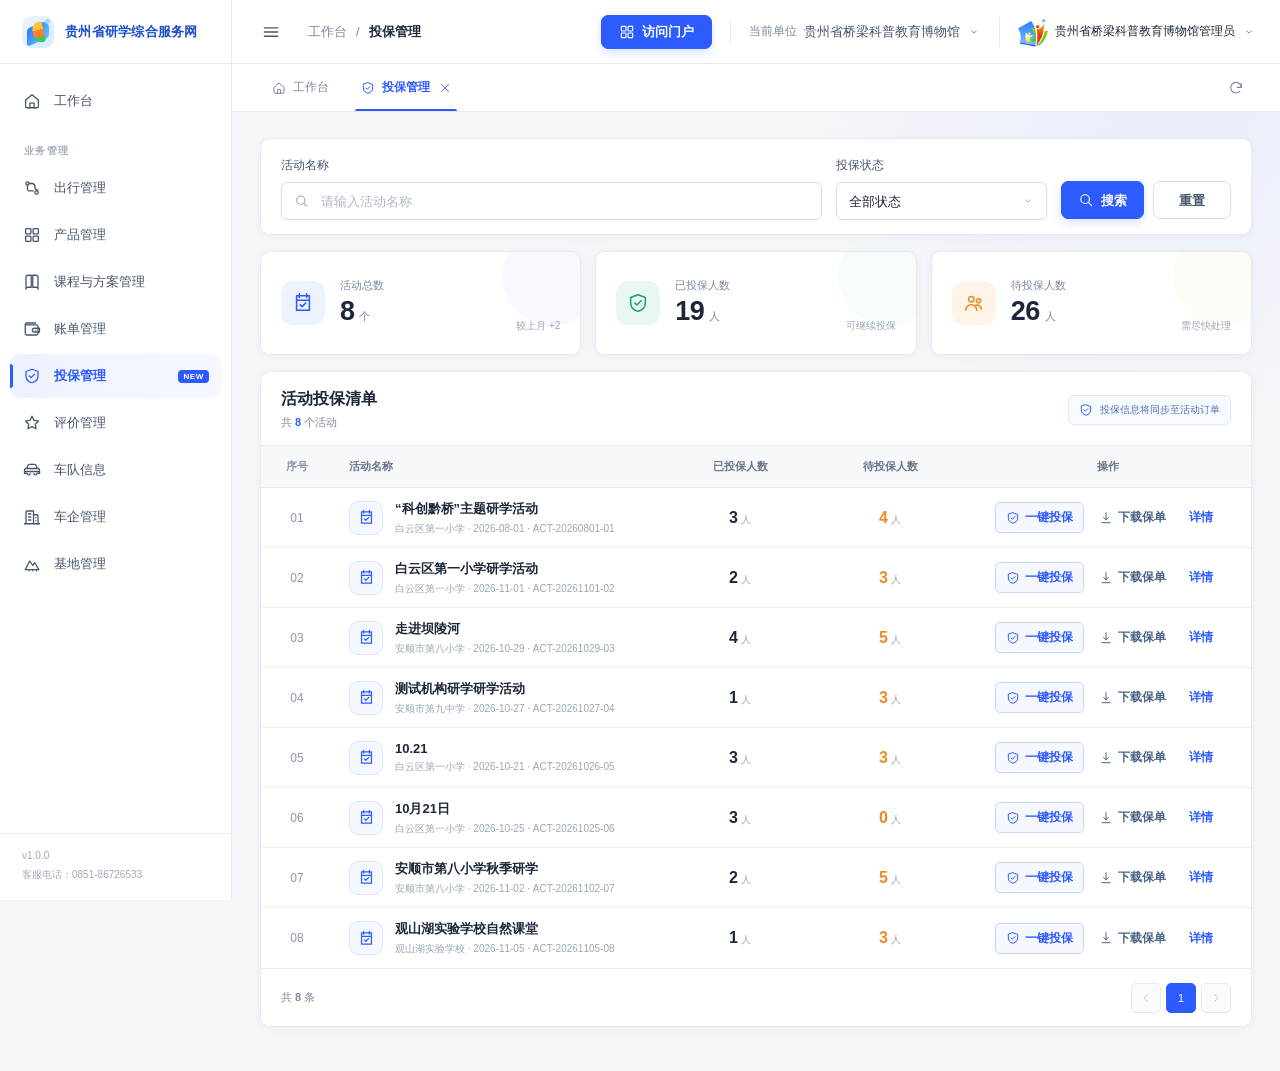
==== insurance-management/index.html @ 1e3aa3ad "Add insurance management and admin demos" ====
<!doctype html>
<html lang="zh-CN">
  <head>
    <meta charset="UTF-8" />
    <meta name="viewport" content="width=device-width, initial-scale=1.0" />
    <meta
      name="description"
      content="贵州省研学综合服务网投保管理高保真 HTML Demo"
    />
    <title>投保管理｜贵州省研学综合服务网</title>
    <link rel="icon" type="image/png" href="../assets/logo-title.png" />
    <link rel="stylesheet" href="./styles.css?v=20261028-download" />
  </head>
  <body>
    <svg class="svg-sprite" aria-hidden="true">
      <symbol id="icon-menu" viewBox="0 0 24 24">
        <path d="M4 7h16M4 12h16M4 17h16" />
      </symbol>
      <symbol id="icon-home" viewBox="0 0 24 24">
        <path d="m3.5 10.6 8.5-7 8.5 7v9.1a1.3 1.3 0 0 1-1.3 1.3H4.8a1.3 1.3 0 0 1-1.3-1.3z" />
        <path d="M9.2 21v-6.2h5.6V21" />
      </symbol>
      <symbol id="icon-grid" viewBox="0 0 24 24">
        <rect x="3.5" y="3.5" width="7" height="7" rx="1" />
        <rect x="13.5" y="3.5" width="7" height="7" rx="1" />
        <rect x="3.5" y="13.5" width="7" height="7" rx="1" />
        <rect x="13.5" y="13.5" width="7" height="7" rx="1" />
      </symbol>
      <symbol id="icon-route" viewBox="0 0 24 24">
        <circle cx="6" cy="6" r="2.2" />
        <circle cx="18" cy="18" r="2.2" />
        <path d="M8.2 6h3.6a4 4 0 0 1 4 4v.8a4 4 0 0 0 4 4h.2M6 8.2v5.6a2 2 0 0 0 2 2h5.8" />
      </symbol>
      <symbol id="icon-book" viewBox="0 0 24 24">
        <path d="M4 5.5A2.5 2.5 0 0 1 6.5 3H11v16H6.5A2.5 2.5 0 0 0 4 21.5zM20 5.5A2.5 2.5 0 0 0 17.5 3H13v16h4.5a2.5 2.5 0 0 1 2.5 2.5z" />
      </symbol>
      <symbol id="icon-wallet" viewBox="0 0 24 24">
        <path d="M4 6.5h13.5A2.5 2.5 0 0 1 20 9v9a2 2 0 0 1-2 2H5a2 2 0 0 1-2-2V6a2 2 0 0 1 2-2h12" />
        <path d="M15 11h7v5h-7a2.5 2.5 0 0 1 0-5Z" />
        <circle cx="16.5" cy="13.5" r=".7" fill="currentColor" stroke="none" />
      </symbol>
      <symbol id="icon-shield" viewBox="0 0 24 24">
        <path d="M12 3 20 6v5.9c0 4.8-3.2 7.7-8 9.1-4.8-1.4-8-4.3-8-9.1V6z" />
        <path d="m8.6 12 2.2 2.2 4.6-4.7" />
      </symbol>
      <symbol id="icon-star" viewBox="0 0 24 24">
        <path d="m12 3 2.7 5.5 6.1.9-4.4 4.3 1 6-5.4-2.9-5.4 2.9 1-6-4.4-4.3 6.1-.9z" />
      </symbol>
      <symbol id="icon-car" viewBox="0 0 24 24">
        <path d="m5 10 1.5-4.1A2 2 0 0 1 8.4 4.5h7.2a2 2 0 0 1 1.9 1.4L19 10M4 10h16a2 2 0 0 1 2 2v4.5h-2.5M2 16.5V12a2 2 0 0 1 2-2" />
        <path d="M2 14h20v2.5h-2.5M5.5 16.5H2M5.5 16.5a2 2 0 1 0 4 0m5 0a2 2 0 1 0 4 0" />
      </symbol>
      <symbol id="icon-building" viewBox="0 0 24 24">
        <path d="M4 21V5.5A1.5 1.5 0 0 1 5.5 4H14v17M14 9h4.5A1.5 1.5 0 0 1 20 10.5V21" />
        <path d="M2 21h20M7.5 8h3M7.5 12h3M7.5 16h3M17 13h.1M17 17h.1" />
      </symbol>
      <symbol id="icon-base" viewBox="0 0 24 24">
        <path d="M3 19.5 9 8l4 6 2.5-4L21 19.5z" />
        <path d="M8 19.5V21M13 19.5V21M18 19.5V21" />
      </symbol>
      <symbol id="icon-user" viewBox="0 0 24 24">
        <circle cx="12" cy="7.5" r="3.5" />
        <path d="M4.5 21c.5-4.5 3.1-7 7.5-7s7 2.5 7.5 7" />
      </symbol>
      <symbol id="icon-search" viewBox="0 0 24 24">
        <circle cx="10.7" cy="10.7" r="6.5" />
        <path d="m16 16 4.3 4.3" />
      </symbol>
      <symbol id="icon-refresh" viewBox="0 0 24 24">
        <path d="M20 11a8 8 0 1 0-2.3 6.2" />
        <path d="M20 5v6h-6" />
      </symbol>
      <symbol id="icon-chevron" viewBox="0 0 24 24">
        <path d="m8 10 4 4 4-4" />
      </symbol>
      <symbol id="icon-left" viewBox="0 0 24 24">
        <path d="m14.5 6-6 6 6 6" />
      </symbol>
      <symbol id="icon-right" viewBox="0 0 24 24">
        <path d="m9.5 6 6 6-6 6" />
      </symbol>
      <symbol id="icon-close" viewBox="0 0 24 24">
        <path d="m5 5 14 14M19 5 5 19" />
      </symbol>
      <symbol id="icon-check" viewBox="0 0 24 24">
        <path d="m5 12.5 4.2 4.2L19 7" />
      </symbol>
      <symbol id="icon-users" viewBox="0 0 24 24">
        <circle cx="9" cy="8" r="3" />
        <circle cx="17" cy="9.5" r="2.3" />
        <path d="M3 20c.4-4 2.4-6 6-6s5.6 2 6 6M14.2 14.4c3.2-.6 5.3 1.3 5.8 4.3" />
      </symbol>
      <symbol id="icon-document" viewBox="0 0 24 24">
        <path d="M6 3h8l4 4v14H6z" />
        <path d="M14 3v5h5M9 12h6M9 16h6" />
      </symbol>
      <symbol id="icon-phone" viewBox="0 0 24 24">
        <rect x="6.5" y="2.5" width="11" height="19" rx="2.2" />
        <path d="M10 5h4M10.5 18.7h3" />
      </symbol>
      <symbol id="icon-download" viewBox="0 0 24 24">
        <path d="M12 3v12m0 0 4-4m-4 4-4-4M5 20h14" />
      </symbol>
      <symbol id="icon-activity" viewBox="0 0 24 24">
        <path d="M5 4h14v16H5zM8 2v4M16 2v4M5 9h14" />
        <path d="m9 14 2 2 4-4" />
      </symbol>
    </svg>

    <div class="app-shell" id="appShell">
      <aside class="sidebar" id="sidebar" aria-label="后台主导航">
        <div class="sidebar__brand">
          <a href="#" class="brand-mark" aria-label="贵州省研学综合服务网">
            <span class="brand-mark__icon" aria-hidden="true">
              <i></i><i></i><i></i>
            </span>
            <span class="brand-mark__text">贵州省研学综合服务网</span>
          </a>
        </div>

        <nav class="main-nav">
          <a class="nav-item" href="#" aria-label="工作台">
            <span class="nav-item__icon"><svg><use href="#icon-home"></use></svg></span>
            <span class="nav-item__label">工作台</span>
          </a>

          <p class="nav-section-label">业务管理</p>
          <a class="nav-item" href="#" aria-label="出行管理">
            <span class="nav-item__icon"><svg><use href="#icon-route"></use></svg></span>
            <span class="nav-item__label">出行管理</span>
          </a>
          <a class="nav-item" href="#" aria-label="产品管理">
            <span class="nav-item__icon"><svg><use href="#icon-grid"></use></svg></span>
            <span class="nav-item__label">产品管理</span>
          </a>
          <a class="nav-item" href="#" aria-label="课程与方案管理">
            <span class="nav-item__icon"><svg><use href="#icon-book"></use></svg></span>
            <span class="nav-item__label">课程与方案管理</span>
          </a>
          <a class="nav-item" href="#" aria-label="账单管理">
            <span class="nav-item__icon"><svg><use href="#icon-wallet"></use></svg></span>
            <span class="nav-item__label">账单管理</span>
          </a>
          <a class="nav-item is-active" href="#" aria-current="page" aria-label="投保管理">
            <span class="nav-item__icon"><svg><use href="#icon-shield"></use></svg></span>
            <span class="nav-item__label">投保管理</span>
            <span class="nav-item__badge">NEW</span>
          </a>
          <a class="nav-item" href="#" aria-label="评价管理">
            <span class="nav-item__icon"><svg><use href="#icon-star"></use></svg></span>
            <span class="nav-item__label">评价管理</span>
          </a>
          <a class="nav-item" href="#" aria-label="车队信息">
            <span class="nav-item__icon"><svg><use href="#icon-car"></use></svg></span>
            <span class="nav-item__label">车队信息</span>
          </a>
          <a class="nav-item" href="#" aria-label="车企管理">
            <span class="nav-item__icon"><svg><use href="#icon-building"></use></svg></span>
            <span class="nav-item__label">车企管理</span>
          </a>
          <a class="nav-item" href="#" aria-label="基地管理">
            <span class="nav-item__icon"><svg><use href="#icon-base"></use></svg></span>
            <span class="nav-item__label">基地管理</span>
          </a>
        </nav>

        <div class="sidebar__footer">
          <span>v1.0.0</span>
          <span>客服电话：0851-86726533</span>
        </div>
      </aside>

      <div class="sidebar-backdrop" id="sidebarBackdrop" hidden></div>

      <div class="workspace">
        <header class="topbar">
          <div class="topbar__left">
            <button class="icon-button menu-toggle" id="menuToggle" type="button" aria-label="切换侧边栏">
              <svg><use href="#icon-menu"></use></svg>
            </button>
            <nav class="breadcrumb" aria-label="面包屑">
              <a href="#">工作台</a>
              <span>/</span>
              <strong id="breadcrumbCurrent">投保管理</strong>
            </nav>
          </div>

          <div class="topbar__right">
            <button class="portal-button" type="button">
              <svg><use href="#icon-grid"></use></svg>
              <span>访问门户</span>
            </button>
            <span class="topbar__divider"></span>
            <div class="org-chip">
              <span class="org-chip__label">当前单位</span>
              <span class="org-chip__name">贵州省桥梁科普教育博物馆</span>
              <svg><use href="#icon-chevron"></use></svg>
            </div>
            <div class="account">
              <img src="../assets/logo-title.png" alt="" />
              <span>贵州省桥梁科普教育博物馆管理员</span>
              <svg><use href="#icon-chevron"></use></svg>
            </div>
          </div>
        </header>

        <div class="tabbar" aria-label="已打开页面">
          <button class="page-tab" type="button">
            <svg><use href="#icon-home"></use></svg>
            <span>工作台</span>
          </button>
          <button class="page-tab is-active" type="button">
            <svg><use href="#icon-shield"></use></svg>
            <span>投保管理</span>
            <svg class="page-tab__close"><use href="#icon-close"></use></svg>
          </button>
          <button class="tabbar__refresh" type="button" aria-label="刷新页面">
            <svg><use href="#icon-refresh"></use></svg>
          </button>
        </div>

        <main class="content">
          <div id="listView">
          <section class="filter-card" aria-labelledby="filterTitle">
            <h2 class="sr-only" id="filterTitle">筛选活动</h2>
            <div class="filter-grid">
              <label class="field field--wide">
                <span>活动名称</span>
                <span class="field__control">
                  <svg><use href="#icon-search"></use></svg>
                  <input id="activitySearch" type="search" placeholder="请输入活动名称" autocomplete="off" />
                </span>
              </label>
              <label class="field">
                <span>投保状态</span>
                <span class="field__control">
                  <select id="statusFilter">
                    <option value="all">全部状态</option>
                    <option value="partial">部分投保</option>
                    <option value="complete">已全部投保</option>
                    <option value="pending">待投保</option>
                  </select>
                  <svg class="field__chevron"><use href="#icon-chevron"></use></svg>
                </span>
              </label>
              <div class="filter-actions">
                <button class="primary-button" id="searchButton" type="button">
                  <svg><use href="#icon-search"></use></svg>
                  搜索
                </button>
                <button class="ghost-button" id="resetButton" type="button">重置</button>
              </div>
            </div>
          </section>

          <section class="metrics" aria-label="投保数据概览">
            <article class="metric-card metric-card--blue">
              <span class="metric-card__icon"><svg><use href="#icon-activity"></use></svg></span>
              <div>
                <span class="metric-card__label">活动总数</span>
                <strong><span data-total-activities>0</span><small>个</small></strong>
              </div>
              <span class="metric-card__trend">较上月 +2</span>
            </article>
            <article class="metric-card metric-card--green">
              <span class="metric-card__icon"><svg><use href="#icon-shield"></use></svg></span>
              <div>
                <span class="metric-card__label">已投保人数</span>
                <strong><span data-total-insured>0</span><small>人</small></strong>
              </div>
              <span class="metric-card__trend">可继续投保</span>
            </article>
            <article class="metric-card metric-card--orange">
              <span class="metric-card__icon"><svg><use href="#icon-users"></use></svg></span>
              <div>
                <span class="metric-card__label">待投保人数</span>
                <strong><span data-total-pending>0</span><small>人</small></strong>
              </div>
              <span class="metric-card__trend">需尽快处理</span>
            </article>
          </section>

          <section class="table-card" aria-labelledby="activityListTitle">
            <div class="table-card__head">
              <div>
                <h2 id="activityListTitle">活动投保清单</h2>
                <p>共 <strong id="activityCount">0</strong> 个活动</p>
              </div>
              <div class="insurance-tip">
                <svg><use href="#icon-shield"></use></svg>
                投保信息将同步至活动订单
              </div>
            </div>

            <div class="table-wrap">
              <table class="data-table">
                <thead>
                  <tr>
                    <th class="col-index">序号</th>
                    <th>活动名称</th>
                    <th class="col-number">已投保人数</th>
                    <th class="col-number">待投保人数</th>
                    <th class="col-action">操作</th>
                  </tr>
                </thead>
                <tbody id="activityTableBody"></tbody>
              </table>
              <div class="empty-state" id="activityEmpty" hidden>
                <span class="empty-state__icon"><svg><use href="#icon-search"></use></svg></span>
                <h3>没有找到匹配的活动</h3>
                <p>请调整活动名称或投保状态后重新搜索。</p>
                <button class="ghost-button" id="emptyResetButton" type="button">清空筛选</button>
              </div>
            </div>

            <div class="pagination-bar">
              <span>共 <strong id="paginationTotal">0</strong> 条</span>
              <div class="pagination">
                <button class="pagination__button" type="button" aria-label="上一页" disabled>
                  <svg><use href="#icon-left"></use></svg>
                </button>
                <button class="pagination__page is-active" type="button">1</button>
                <button class="pagination__button" type="button" aria-label="下一页" disabled>
                  <svg><use href="#icon-right"></use></svg>
                </button>
              </div>
            </div>
          </section>
          </div>

          <section class="detail-page" id="detailView" hidden aria-labelledby="detailTitle">
            <button class="back-link" id="backToList" type="button">
              <svg><use href="#icon-left"></use></svg>
              返回活动列表
            </button>

            <header class="detail-hero">
              <div>
                <span class="modal-kicker">活动参保详情</span>
                <h1 id="detailTitle">活动名称</h1>
                <p id="detailMeta"></p>
              </div>
              <button class="primary-button" id="detailBatchInsure" type="button">
                <svg><use href="#icon-shield"></use></svg>
                一键投保
              </button>
            </header>

            <div class="detail-summary">
              <article>
                <span>学生总数</span>
                <strong id="detailStudentTotal">0</strong>
              </article>
              <article class="is-success">
                <span>已投保</span>
                <strong id="detailInsuredTotal">0</strong>
              </article>
              <article class="is-warning">
                <span>待投保</span>
                <strong id="detailPendingTotal">0</strong>
              </article>
            </div>

            <section class="filter-card detail-filter-card" aria-labelledby="studentFilterTitle">
              <h2 class="sr-only" id="studentFilterTitle">筛选学生</h2>
              <div class="detail-filter-grid">
                <label class="field">
                  <span>学生姓名</span>
                  <span class="field__control">
                    <svg><use href="#icon-search"></use></svg>
                    <input id="studentSearch" type="search" placeholder="请输入学生姓名" autocomplete="off" />
                  </span>
                </label>
                <label class="field">
                  <span>是否投保</span>
                  <span class="field__control">
                    <select id="studentInsuranceFilter">
                      <option value="all">全部</option>
                      <option value="insured">已投保</option>
                      <option value="uninsured">未投保</option>
                    </select>
                    <svg class="field__chevron"><use href="#icon-chevron"></use></svg>
                  </span>
                </label>
                <label class="field">
                  <span>身份证号</span>
                  <span class="field__control">
                    <svg><use href="#icon-document"></use></svg>
                    <input id="studentIdSearch" type="search" placeholder="请输入身份证号" autocomplete="off" />
                  </span>
                </label>
                <label class="field">
                  <span>手机号</span>
                  <span class="field__control">
                    <svg><use href="#icon-phone"></use></svg>
                    <input id="studentPhoneSearch" type="search" placeholder="请输入手机号" autocomplete="off" />
                  </span>
                </label>
                <div class="filter-actions detail-filter-actions">
                  <button class="primary-button" id="studentSearchButton" type="button">
                    <svg><use href="#icon-search"></use></svg>
                    搜索
                  </button>
                  <button class="ghost-button" id="studentResetButton" type="button">重置</button>
                </div>
              </div>
            </section>

            <section class="table-card">
              <div class="table-wrap detail-table-wrap">
                <table class="data-table student-table">
                  <thead>
                    <tr>
                      <th class="col-index">序号</th>
                      <th>学生姓名</th>
                      <th>身份证号</th>
                      <th>手机号</th>
                      <th>是否投保</th>
                      <th class="col-action">操作</th>
                    </tr>
                  </thead>
                  <tbody id="studentTableBody"></tbody>
                </table>
                <div class="empty-state" id="studentEmpty" hidden>
                  <span class="empty-state__icon"><svg><use href="#icon-search"></use></svg></span>
                  <h3>没有找到匹配的学生</h3>
                  <p>请调整姓名、身份证号、手机号或投保状态后重新搜索。</p>
                  <button class="ghost-button" id="studentEmptyReset" type="button">清空筛选</button>
                </div>
              </div>

              <div class="pagination-bar">
                <span>共 <strong id="studentCount">0</strong> 条</span>
                <div class="pagination">
                  <button class="pagination__button" type="button" aria-label="上一页" disabled>
                    <svg><use href="#icon-left"></use></svg>
                  </button>
                  <button class="pagination__page is-active" type="button">1</button>
                  <button class="pagination__button" type="button" aria-label="下一页" disabled>
                    <svg><use href="#icon-right"></use></svg>
                  </button>
                </div>
              </div>
            </section>
          </section>
        </main>
      </div>
    </div>

    <div class="modal-backdrop" id="paymentModal" hidden>
      <section class="payment-modal" role="dialog" aria-modal="true" aria-labelledby="paymentTitle">
        <header class="payment-modal__head">
          <div>
            <span class="modal-kicker">投保支付</span>
            <h2 id="paymentTitle">扫码支付</h2>
          </div>
          <button class="icon-button" id="paymentClose" type="button" aria-label="关闭支付窗口">
            <svg><use href="#icon-close"></use></svg>
          </button>
        </header>
        <div class="payment-modal__body">
          <div class="qr-panel">
            <span class="qr-corner qr-corner--tl"></span>
            <span class="qr-corner qr-corner--tr"></span>
            <span class="qr-corner qr-corner--bl"></span>
            <span class="qr-corner qr-corner--br"></span>
            <img src="./payment-qr.png" alt="投保支付二维码" />
            <div class="qr-scan-line" aria-hidden="true"></div>
          </div>
          <div class="payment-info">
            <span class="payment-info__label">支付金额</span>
            <div class="payment-total">¥<strong id="paymentTotal">0.00</strong></div>
            <dl class="payment-details">
              <div>
                <dt>投保数量</dt>
                <dd><strong id="paymentQuantity">0</strong> 人</dd>
              </div>
              <div>
                <dt>保险单价</dt>
                <dd>¥<strong id="paymentUnitPrice">12.00</strong> / 人</dd>
              </div>
              <div>
                <dt>投保对象</dt>
                <dd id="paymentTarget">活动学生</dd>
              </div>
            </dl>
            <p class="payment-hint">请使用微信或支付宝扫码支付，完成后点击“已支付”。</p>
          </div>
        </div>
        <footer class="payment-modal__foot">
          <button class="ghost-button" id="paymentCancel" type="button">取消支付</button>
          <button class="primary-button" id="paymentPaid" type="button">
            <svg><use href="#icon-check"></use></svg>
            已支付
          </button>
        </footer>
      </section>
    </div>

    <div class="modal-backdrop" id="confirmModal" hidden>
      <section class="confirm-modal" role="alertdialog" aria-modal="true" aria-labelledby="confirmTitle">
        <span class="confirm-modal__icon confirm-modal__icon--danger"><svg><use href="#icon-shield"></use></svg></span>
        <h2 id="confirmTitle">确认退保？</h2>
        <p id="confirmText">退保后该学生的投保状态将被取消。</p>
        <div class="confirm-modal__actions">
          <button class="ghost-button" id="confirmCancel" type="button">取消</button>
          <button class="danger-button" id="confirmSubmit" type="button">确认退保</button>
        </div>
      </section>
    </div>

    <div class="toast-region" id="toastRegion" aria-live="polite" aria-atomic="true"></div>

    <script src="./app.js?v=20261028-download"></script>
  </body>
</html>
---- insurance-management/styles.css ----
:root {
  --primary: #2c5bff;
  --primary-dark: #1f48d8;
  --primary-soft: #edf2ff;
  --success: #15a56a;
  --success-soft: #e8f8f1;
  --warning: #f08a24;
  --warning-soft: #fff4e7;
  --danger: #e64a4a;
  --danger-soft: #fff0f0;
  --ink: #1d2739;
  --ink-2: #48546a;
  --ink-3: #7b879b;
  --line: #e6eaf0;
  --line-strong: #d8dee8;
  --canvas: #f4f6f9;
  --card: #ffffff;
  --sidebar: #ffffff;
  --header-height: 64px;
  --tab-height: 48px;
  --sidebar-width: 232px;
  --sidebar-collapsed: 76px;
  --radius-lg: 14px;
  --radius-md: 10px;
  --shadow-card: 0 2px 10px rgba(29, 39, 57, 0.04);
  --shadow-float: 0 16px 48px rgba(22, 32, 51, 0.16);
  color-scheme: light;
  font-family: "PingFang SC", "Microsoft YaHei", "Source Han Sans SC", sans-serif;
}

* {
  box-sizing: border-box;
}

[hidden] {
  display: none !important;
}

html {
  min-width: 320px;
  background: var(--canvas);
}

body {
  margin: 0;
  color: var(--ink);
  background:
    radial-gradient(circle at 92% 4%, rgba(44, 91, 255, 0.055), transparent 25rem),
    var(--canvas);
  font-size: 14px;
  -webkit-font-smoothing: antialiased;
}

button,
input,
select {
  font: inherit;
}

button,
a {
  -webkit-tap-highlight-color: transparent;
}

button {
  color: inherit;
}

a {
  color: inherit;
  text-decoration: none;
}

svg {
  width: 1em;
  height: 1em;
  fill: none;
  stroke: currentColor;
  stroke-width: 1.7;
  stroke-linecap: round;
  stroke-linejoin: round;
}

.svg-sprite {
  position: absolute;
  width: 0;
  height: 0;
  overflow: hidden;
}

.sr-only {
  position: absolute;
  width: 1px;
  height: 1px;
  padding: 0;
  margin: -1px;
  overflow: hidden;
  clip: rect(0, 0, 0, 0);
  white-space: nowrap;
  border: 0;
}

.app-shell {
  min-height: 100vh;
}

.sidebar {
  position: fixed;
  inset: 0 auto 0 0;
  z-index: 30;
  display: flex;
  width: var(--sidebar-width);
  flex-direction: column;
  border-right: 1px solid var(--line);
  background: var(--sidebar);
  transition: width 220ms ease, transform 220ms ease;
}

.sidebar__brand {
  display: flex;
  height: var(--header-height);
  flex: 0 0 var(--header-height);
  align-items: center;
  padding: 0 22px;
  border-bottom: 1px solid var(--line);
  overflow: hidden;
}

.brand-mark {
  display: flex;
  align-items: center;
  gap: 11px;
  min-width: 184px;
}

.brand-mark__icon {
  position: relative;
  display: inline-block;
  width: 32px;
  height: 32px;
  flex: 0 0 32px;
  overflow: hidden;
  border-radius: 9px;
  background: linear-gradient(145deg, #edf4ff 0%, #dbe9ff 100%);
}

.brand-mark__icon::before,
.brand-mark__icon::after,
.brand-mark__icon i {
  position: absolute;
  display: block;
  content: "";
}

.brand-mark__icon::before {
  left: 5px;
  bottom: 6px;
  width: 22px;
  height: 18px;
  transform: skewY(-23deg);
  border-radius: 3px 8px 3px 3px;
  background: linear-gradient(135deg, #2878ff, #5cc7ff);
}

.brand-mark__icon::after {
  left: 11px;
  bottom: 5px;
  width: 11px;
  height: 21px;
  transform: rotate(-14deg);
  border-radius: 10px 4px 4px 10px;
  background: linear-gradient(180deg, #ffc338 0 38%, #ff7f2a 38% 72%, #37c75d 72%);
}

.brand-mark__icon i:nth-child(1) {
  top: 3px;
  right: 4px;
  width: 5px;
  height: 5px;
  border-radius: 50%;
  background: #9dd8ff;
}

.brand-mark__icon i:nth-child(2) {
  top: 8px;
  right: 11px;
  width: 3px;
  height: 3px;
  border-radius: 50%;
  background: #2c5bff;
}

.brand-mark__text {
  max-width: 142px;
  color: #1b4dca;
  font-size: 13px;
  font-weight: 700;
  line-height: 1.35;
  letter-spacing: 0.02em;
}

.main-nav {
  flex: 1;
  padding: 12px 10px;
  overflow-y: auto;
}

.nav-section-label {
  margin: 21px 14px 8px;
  color: #a5adbb;
  font-size: 10px;
  font-weight: 700;
  letter-spacing: 0.13em;
}

.nav-item {
  position: relative;
  display: flex;
  min-height: 44px;
  align-items: center;
  gap: 12px;
  margin: 3px 0;
  padding: 0 12px;
  border-radius: 9px;
  color: var(--ink-2);
  font-size: 13px;
  font-weight: 500;
  transition: background-color 160ms ease, color 160ms ease;
}

.nav-item:hover {
  color: var(--primary);
  background: #f4f7ff;
}

.nav-item.is-active {
  color: var(--primary);
  background: linear-gradient(90deg, #edf2ff 0%, #f5f8ff 100%);
  font-weight: 700;
}

.nav-item.is-active::before {
  position: absolute;
  inset: 10px auto 10px 0;
  width: 3px;
  border-radius: 0 3px 3px 0;
  background: var(--primary);
  content: "";
}

.nav-item__icon {
  display: grid;
  width: 20px;
  height: 20px;
  flex: 0 0 20px;
  place-items: center;
}

.nav-item__icon svg {
  width: 18px;
  height: 18px;
}

.nav-item__label {
  flex: 1;
  white-space: nowrap;
}

.nav-item__badge {
  padding: 2px 5px;
  border-radius: 4px;
  color: #fff;
  background: var(--primary);
  font-size: 8px;
  font-weight: 800;
  letter-spacing: 0.08em;
}

.sidebar__footer {
  display: grid;
  gap: 4px;
  padding: 14px 22px 18px;
  border-top: 1px solid var(--line);
  color: #a1aab9;
  font-size: 10px;
  line-height: 1.5;
  white-space: nowrap;
}

.workspace {
  min-height: 100vh;
  margin-left: var(--sidebar-width);
  transition: margin-left 220ms ease;
}

.topbar {
  position: sticky;
  top: 0;
  z-index: 20;
  display: flex;
  height: var(--header-height);
  align-items: center;
  justify-content: space-between;
  border-bottom: 1px solid var(--line);
  background: rgba(255, 255, 255, 0.96);
  backdrop-filter: blur(14px);
}

.topbar__left,
.topbar__right {
  display: flex;
  align-items: center;
}

.topbar__left {
  gap: 18px;
  min-width: 0;
  padding-left: 20px;
}

.topbar__right {
  gap: 18px;
  padding-right: 24px;
}

.icon-button {
  display: grid;
  width: 38px;
  height: 38px;
  padding: 0;
  place-items: center;
  border: 0;
  border-radius: 8px;
  color: var(--ink-2);
  background: transparent;
  cursor: pointer;
  transition: background-color 160ms ease, color 160ms ease;
}

.icon-button:hover {
  color: var(--primary);
  background: var(--primary-soft);
}

.icon-button svg {
  width: 20px;
  height: 20px;
}

.breadcrumb {
  display: flex;
  min-width: 0;
  align-items: center;
  gap: 9px;
  color: var(--ink-3);
  font-size: 13px;
  white-space: nowrap;
}

.breadcrumb a:hover {
  color: var(--primary);
}

.breadcrumb strong {
  color: var(--ink);
  font-weight: 600;
}

.portal-button,
.secondary-button,
.primary-button,
.ghost-button,
.danger-button {
  display: inline-flex;
  align-items: center;
  justify-content: center;
  gap: 7px;
  min-height: 36px;
  padding: 0 16px;
  border-radius: 7px;
  font-size: 13px;
  font-weight: 600;
  line-height: 1;
  cursor: pointer;
  transition:
    border-color 160ms ease,
    background-color 160ms ease,
    color 160ms ease,
    box-shadow 160ms ease,
    transform 160ms ease;
}

.portal-button,
.primary-button {
  border: 1px solid var(--primary);
  color: #fff;
  background: var(--primary);
  box-shadow: 0 4px 10px rgba(44, 91, 255, 0.16);
}

.portal-button:hover,
.primary-button:hover {
  border-color: var(--primary-dark);
  background: var(--primary-dark);
  box-shadow: 0 6px 14px rgba(44, 91, 255, 0.24);
}

.portal-button {
  min-height: 34px;
  padding: 0 17px;
}

.portal-button svg,
.primary-button svg,
.secondary-button svg {
  width: 16px;
  height: 16px;
}

.secondary-button,
.ghost-button {
  border: 1px solid var(--line-strong);
  color: var(--ink-2);
  background: #fff;
}

.secondary-button:hover,
.ghost-button:hover {
  border-color: #a9bfff;
  color: var(--primary);
  background: #f8faff;
}

.danger-button {
  border: 1px solid var(--danger);
  color: #fff;
  background: var(--danger);
  box-shadow: 0 4px 10px rgba(230, 74, 74, 0.16);
}

.danger-button:hover {
  border-color: #cb3333;
  background: #cb3333;
  box-shadow: 0 6px 14px rgba(230, 74, 74, 0.22);
}

.topbar__divider {
  width: 1px;
  height: 22px;
  background: var(--line);
}

.org-chip,
.account {
  display: flex;
  align-items: center;
  gap: 7px;
  color: var(--ink-2);
  white-space: nowrap;
}

.org-chip__label {
  color: var(--ink-3);
  font-size: 12px;
}

.org-chip__name {
  max-width: 220px;
  overflow: hidden;
  font-size: 13px;
  text-overflow: ellipsis;
}

.org-chip svg,
.account svg {
  width: 14px;
  height: 14px;
  color: var(--ink-3);
}

.account {
  padding-left: 18px;
  border-left: 1px solid var(--line);
}

.account img {
  width: 30px;
  height: 30px;
  border-radius: 8px;
  object-fit: cover;
  object-position: left center;
}

.account span {
  max-width: 190px;
  overflow: hidden;
  color: var(--ink);
  font-size: 12px;
  text-overflow: ellipsis;
}

.tabbar {
  display: flex;
  height: var(--tab-height);
  align-items: stretch;
  padding: 0 24px;
  border-bottom: 1px solid var(--line);
  background: #fff;
}

.page-tab {
  position: relative;
  display: inline-flex;
  align-items: center;
  gap: 7px;
  padding: 0 16px;
  border: 0;
  color: var(--ink-3);
  background: transparent;
  font-size: 12px;
  cursor: pointer;
}

.page-tab svg {
  width: 14px;
  height: 14px;
}

.page-tab__close {
  width: 12px !important;
  height: 12px !important;
  margin-left: 2px;
}

.page-tab.is-active {
  color: var(--primary);
  font-weight: 600;
}

.page-tab.is-active::after {
  position: absolute;
  right: 10px;
  bottom: 0;
  left: 10px;
  height: 2px;
  border-radius: 2px 2px 0 0;
  background: var(--primary);
  content: "";
}

.tabbar__refresh {
  display: grid;
  width: 40px;
  margin-left: auto;
  padding: 0;
  place-items: center;
  border: 0;
  color: var(--ink-3);
  background: transparent;
  cursor: pointer;
}

.tabbar__refresh:hover {
  color: var(--primary);
}

.tabbar__refresh svg {
  width: 16px;
  height: 16px;
}

.content {
  max-width: 1600px;
  margin: 0 auto;
  padding: 26px 28px 44px;
}

.page-heading {
  display: flex;
  align-items: flex-end;
  justify-content: space-between;
  gap: 24px;
  margin-bottom: 20px;
}

.eyebrow {
  display: flex;
  align-items: center;
  gap: 7px;
  margin-bottom: 8px;
  color: #7483a0;
  font-size: 9px;
  font-weight: 800;
  letter-spacing: 0.14em;
}

.eyebrow__dot {
  width: 6px;
  height: 6px;
  border-radius: 50%;
  background: var(--success);
  box-shadow: 0 0 0 4px rgba(21, 165, 106, 0.1);
}

.page-heading h1 {
  margin: 0;
  color: #12203b;
  font-size: clamp(25px, 2.5vw, 33px);
  font-weight: 760;
  letter-spacing: -0.035em;
}

.page-heading p {
  margin: 7px 0 0;
  color: var(--ink-3);
  font-size: 13px;
}

.detail-page {
  display: grid;
  gap: 16px;
  animation: page-in 220ms cubic-bezier(0.22, 1, 0.36, 1) both;
}

.back-link {
  display: inline-flex;
  width: max-content;
  align-items: center;
  gap: 5px;
  padding: 0;
  border: 0;
  color: var(--ink-3);
  background: transparent;
  font-size: 12px;
  cursor: pointer;
}

.back-link:hover {
  color: var(--primary);
}

.back-link svg {
  width: 15px;
  height: 15px;
}

.detail-hero {
  position: relative;
  display: flex;
  min-height: 122px;
  align-items: center;
  justify-content: space-between;
  gap: 24px;
  overflow: hidden;
  padding: 24px 26px;
  border: 1px solid var(--line);
  border-radius: var(--radius-md);
  background:
    radial-gradient(circle at 86% 18%, rgba(44, 91, 255, 0.12), transparent 12rem),
    linear-gradient(115deg, rgba(44, 91, 255, 0.065), transparent 44%),
    #fff;
  box-shadow: var(--shadow-card);
}

.detail-hero::after {
  position: absolute;
  top: -72px;
  right: 40px;
  width: 220px;
  height: 220px;
  border: 1px solid rgba(44, 91, 255, 0.1);
  border-radius: 50%;
  content: "";
}

.detail-hero h1 {
  margin: 6px 0 7px;
  font-size: clamp(22px, 2.2vw, 29px);
  font-weight: 760;
  letter-spacing: -0.03em;
}

.detail-hero p {
  margin: 0;
  color: var(--ink-3);
  font-size: 11px;
}

.detail-hero .primary-button {
  position: relative;
  z-index: 1;
  min-width: 116px;
}

.detail-filter-card {
  padding: 16px 20px;
}

.detail-filter-grid {
  display: grid;
  grid-template-columns:
    minmax(140px, 1.1fr)
    minmax(110px, 0.62fr)
    minmax(165px, 1.25fr)
    minmax(140px, 1fr)
    auto;
  gap: 12px;
  align-items: end;
}

.detail-filter-actions {
  padding-bottom: 1px;
}

.detail-filter-actions button {
  min-width: 72px;
}

.filter-card,
.table-card,
.metric-card {
  border: 1px solid var(--line);
  background: var(--card);
  box-shadow: var(--shadow-card);
}

.filter-card {
  padding: 18px 20px 14px;
  border-radius: var(--radius-md);
}

.filter-grid {
  display: grid;
  grid-template-columns: minmax(260px, 1.8fr) minmax(180px, 0.7fr) auto;
  gap: 14px;
  align-items: end;
}

.field {
  display: grid;
  gap: 8px;
}

.field > span:first-child {
  color: var(--ink-2);
  font-size: 12px;
  font-weight: 500;
}

.field__control {
  position: relative;
  display: flex;
  height: 38px;
  align-items: center;
  border: 1px solid var(--line-strong);
  border-radius: 6px;
  background: #fff;
  transition: border-color 160ms ease, box-shadow 160ms ease;
}

.field__control:focus-within {
  border-color: #8aa7ff;
  box-shadow: 0 0 0 3px rgba(44, 91, 255, 0.1);
}

.field__control > svg {
  width: 16px;
  height: 16px;
  margin-left: 12px;
  color: #9ca6b7;
}

.field__control input,
.field__control select {
  width: 100%;
  height: 100%;
  min-width: 0;
  padding: 0 12px;
  border: 0;
  outline: 0;
  color: var(--ink);
  background: transparent;
  font-size: 13px;
}

.field__control input::placeholder {
  color: #b0b8c6;
}

.field__control select {
  appearance: none;
  padding-right: 34px;
  cursor: pointer;
}

.field__chevron {
  position: absolute;
  right: 11px;
  width: 14px !important;
  height: 14px !important;
  margin: 0 !important;
  pointer-events: none;
}

.filter-actions {
  display: flex;
  gap: 9px;
  align-items: center;
  padding-bottom: 1px;
}

.filter-actions button {
  min-width: 78px;
  height: 38px;
}

.filter-footnote {
  display: flex;
  justify-content: space-between;
  gap: 20px;
  margin-top: 14px;
  padding-top: 12px;
  border-top: 1px dashed #edf0f5;
  color: #97a1b1;
  font-size: 11px;
}

.filter-footnote strong {
  color: #6f7c91;
  font-weight: 500;
}

.metrics {
  display: grid;
  grid-template-columns: repeat(3, minmax(0, 1fr));
  gap: 14px;
  margin: 16px 0;
}

.metric-card {
  position: relative;
  display: flex;
  min-height: 104px;
  align-items: center;
  gap: 15px;
  overflow: hidden;
  padding: 18px 20px;
  border-radius: var(--radius-md);
}

.metric-card::after {
  position: absolute;
  top: -26px;
  right: -22px;
  width: 100px;
  height: 100px;
  border-radius: 50%;
  background: currentColor;
  content: "";
  opacity: 0.035;
}

.metric-card__icon {
  display: grid;
  width: 44px;
  height: 44px;
  flex: 0 0 44px;
  place-items: center;
  border-radius: 12px;
}

.metric-card__icon svg {
  width: 22px;
  height: 22px;
}

.metric-card--blue {
  color: var(--primary);
}

.metric-card--blue .metric-card__icon {
  background: var(--primary-soft);
}

.metric-card--green {
  color: var(--success);
}

.metric-card--green .metric-card__icon {
  background: var(--success-soft);
}

.metric-card--orange {
  color: var(--warning);
}

.metric-card--orange .metric-card__icon {
  background: var(--warning-soft);
}

.metric-card > div {
  display: grid;
  gap: 3px;
}

.metric-card__label {
  color: var(--ink-3);
  font-size: 11px;
}

.metric-card strong {
  color: var(--ink);
  font-size: 27px;
  font-weight: 760;
  line-height: 1.15;
  letter-spacing: -0.02em;
}

.metric-card strong small {
  margin-left: 5px;
  color: var(--ink-3);
  font-size: 11px;
  font-weight: 500;
}

.metric-card__trend {
  margin-left: auto;
  align-self: flex-end;
  padding-bottom: 3px;
  color: #9aa5b5;
  font-size: 10px;
}

.table-card {
  overflow: hidden;
  border-radius: var(--radius-md);
}

.table-card__head {
  display: flex;
  min-height: 74px;
  align-items: center;
  justify-content: space-between;
  gap: 20px;
  padding: 16px 20px 14px;
  border-bottom: 1px solid var(--line);
}

.table-card__head h2 {
  margin: 0;
  color: var(--ink);
  font-size: 16px;
  font-weight: 700;
}

.table-card__head p {
  margin: 5px 0 0;
  color: var(--ink-3);
  font-size: 11px;
}

.table-card__head p strong {
  color: var(--primary);
}

.insurance-tip {
  display: flex;
  align-items: center;
  gap: 7px;
  padding: 7px 10px;
  border: 1px solid #dce8ff;
  border-radius: 6px;
  color: #5470b6;
  background: #f7faff;
  font-size: 10px;
}

.insurance-tip svg {
  width: 14px;
  height: 14px;
  color: var(--primary);
}

.table-wrap {
  width: 100%;
  overflow-x: auto;
}

.data-table {
  width: 100%;
  border-spacing: 0;
  border-collapse: separate;
  font-size: 12px;
  table-layout: fixed;
}

.data-table th {
  height: 42px;
  padding: 0 16px;
  border-bottom: 1px solid var(--line);
  color: #68758a;
  background: #f7f8fa;
  font-size: 11px;
  font-weight: 600;
  text-align: left;
  white-space: nowrap;
}

.data-table td {
  height: 60px;
  padding: 10px 16px;
  border-bottom: 1px solid #edf0f4;
  color: var(--ink-2);
  vertical-align: middle;
}

.data-table tbody tr:last-child td {
  border-bottom: 0;
}

.data-table tbody tr {
  transition: background-color 150ms ease;
}

.data-table tbody tr:hover {
  background: #fafbff;
}

.data-table .col-index {
  width: 72px;
  color: #8b96a8;
  text-align: center;
}

.data-table .col-number {
  width: 150px;
  text-align: center;
}

.data-table .col-action {
  width: 286px;
  text-align: center;
}

.data-table th.col-index,
.data-table th.col-number,
.data-table th.col-action {
  text-align: center;
}

.activity-name {
  display: flex;
  align-items: center;
  gap: 12px;
  min-width: 0;
}

.activity-name__icon {
  display: grid;
  width: 34px;
  height: 34px;
  flex: 0 0 34px;
  place-items: center;
  border: 1px solid #dde7ff;
  border-radius: 9px;
  color: var(--primary);
  background: #f5f8ff;
}

.activity-name__icon svg {
  width: 17px;
  height: 17px;
}

.activity-name__body {
  display: grid;
  min-width: 0;
  gap: 4px;
}

.activity-name strong {
  overflow: hidden;
  color: var(--ink);
  font-size: 13px;
  font-weight: 600;
  text-overflow: ellipsis;
  white-space: nowrap;
}

.activity-name small {
  overflow: hidden;
  color: #9aa5b5;
  font-size: 10px;
  text-overflow: ellipsis;
  white-space: nowrap;
}

.count-cell {
  display: inline-flex;
  min-width: 62px;
  align-items: baseline;
  justify-content: center;
  gap: 3px;
}

.count-cell strong {
  color: var(--ink);
  font-size: 16px;
  font-weight: 700;
}

.count-cell span {
  color: #9ba5b4;
  font-size: 10px;
}

.count-cell.is-pending strong {
  color: var(--warning);
}

.row-actions {
  display: flex;
  align-items: center;
  justify-content: center;
  gap: 7px;
}

.link-button {
  display: inline-flex;
  align-items: center;
  gap: 5px;
  padding: 6px 8px;
  border: 0;
  border-radius: 5px;
  color: var(--primary);
  background: transparent;
  font-size: 12px;
  font-weight: 600;
  white-space: nowrap;
  cursor: pointer;
  transition: background-color 150ms ease, color 150ms ease;
}

.link-button svg {
  width: 14px;
  height: 14px;
}

.link-button:hover {
  background: var(--primary-soft);
}

.link-button--primary {
  padding: 6px 10px;
  border: 1px solid #c8d6ff;
  background: #f6f8ff;
}

.link-button--danger {
  color: var(--danger);
}

.link-button--danger:hover {
  background: var(--danger-soft);
}

.link-button--download {
  color: #496484;
}

.link-button--download:hover {
  color: var(--primary);
  background: #eef3fc;
}

.link-button:disabled {
  color: #b2bac7;
  background: transparent;
  cursor: not-allowed;
}

.soft-status {
  display: inline-flex;
  align-items: center;
  gap: 5px;
  padding: 4px 8px;
  border-radius: 999px;
  font-size: 10px;
  font-weight: 600;
  white-space: nowrap;
}

.soft-status::before {
  width: 5px;
  height: 5px;
  border-radius: 50%;
  background: currentColor;
  content: "";
}

.soft-status--success {
  color: var(--success);
  background: var(--success-soft);
}

.soft-status--warning {
  color: var(--warning);
  background: var(--warning-soft);
}

.soft-status--info {
  color: #5b739b;
  background: #eef3fa;
}

.pagination-bar {
  display: flex;
  min-height: 58px;
  align-items: center;
  justify-content: space-between;
  gap: 20px;
  padding: 10px 20px;
  border-top: 1px solid var(--line);
  color: var(--ink-3);
  font-size: 11px;
}

.pagination {
  display: flex;
  align-items: center;
  gap: 5px;
}

.pagination__button,
.pagination__page {
  display: grid;
  width: 30px;
  height: 30px;
  padding: 0;
  place-items: center;
  border: 1px solid var(--line);
  border-radius: 5px;
  color: var(--ink-2);
  background: #fff;
  font-size: 11px;
  cursor: pointer;
}

.pagination__button svg {
  width: 14px;
  height: 14px;
}

.pagination__button:disabled {
  color: #c3cad4;
  background: #fafbfc;
  cursor: not-allowed;
}

.pagination__page.is-active {
  border-color: var(--primary);
  color: #fff;
  background: var(--primary);
}

.empty-state {
  display: grid;
  justify-items: center;
  padding: 56px 20px 62px;
  text-align: center;
}

.empty-state__icon {
  display: grid;
  width: 54px;
  height: 54px;
  margin-bottom: 14px;
  place-items: center;
  border-radius: 50%;
  color: #9cb1e9;
  background: #f0f4ff;
}

.empty-state__icon svg {
  width: 23px;
  height: 23px;
}

.empty-state h3 {
  margin: 0;
  font-size: 14px;
}

.empty-state p {
  margin: 6px 0 16px;
  color: var(--ink-3);
  font-size: 11px;
}

.modal-backdrop {
  position: fixed;
  inset: 0;
  z-index: 80;
  display: grid;
  padding: 28px;
  place-items: center;
  background: rgba(17, 25, 40, 0.46);
  backdrop-filter: blur(4px);
  animation: backdrop-in 160ms ease both;
}

.detail-modal {
  display: flex;
  width: min(920px, 100%);
  max-height: min(820px, calc(100vh - 56px));
  flex-direction: column;
  overflow: hidden;
  border: 1px solid rgba(255, 255, 255, 0.35);
  border-radius: 14px;
  background: #fff;
  box-shadow: var(--shadow-float);
  animation: modal-in 190ms cubic-bezier(0.22, 1, 0.36, 1) both;
}

.detail-modal__head {
  display: flex;
  align-items: flex-start;
  justify-content: space-between;
  gap: 24px;
  padding: 22px 24px 19px;
  border-bottom: 1px solid var(--line);
  background:
    linear-gradient(115deg, rgba(44, 91, 255, 0.08), transparent 42%),
    #fff;
}

.modal-kicker {
  color: var(--primary);
  font-size: 9px;
  font-weight: 800;
  letter-spacing: 0.14em;
}

.detail-modal__head h2 {
  margin: 6px 0 5px;
  font-size: 22px;
  letter-spacing: -0.02em;
}

.detail-modal__head p {
  margin: 0;
  color: var(--ink-3);
  font-size: 11px;
}

.modal-close {
  flex: 0 0 38px;
}

.detail-modal__body {
  min-height: 0;
  padding: 18px 24px 22px;
  overflow-y: auto;
}

.detail-summary {
  display: grid;
  grid-template-columns: repeat(3, 1fr);
  gap: 10px;
}

.detail-summary article {
  display: flex;
  min-height: 68px;
  align-items: center;
  justify-content: space-between;
  padding: 0 16px;
  border: 1px solid var(--line);
  border-radius: 8px;
  background: #fafbfc;
}

.detail-summary span {
  color: var(--ink-3);
  font-size: 11px;
}

.detail-summary strong {
  color: var(--ink);
  font-size: 23px;
}

.detail-summary .is-success {
  border-color: #d8f0e6;
  background: #f5fcf9;
}

.detail-summary .is-success strong {
  color: var(--success);
}

.detail-summary .is-warning {
  border-color: #f8e3cb;
  background: #fffaf4;
}

.detail-summary .is-warning strong {
  color: var(--warning);
}

.detail-toolbar {
  display: flex;
  align-items: center;
  justify-content: space-between;
  gap: 18px;
  margin: 20px 0 11px;
}

.detail-toolbar h3 {
  display: inline;
  margin: 0;
  font-size: 15px;
}

.detail-toolbar span {
  margin-left: 9px;
  color: var(--ink-3);
  font-size: 10px;
}

.primary-button--small {
  min-height: 32px;
  padding: 0 12px;
  font-size: 11px;
}

.detail-table-wrap {
  border: 1px solid var(--line);
  border-radius: 8px;
}

.student-table {
  min-width: 920px;
}

.student-table .col-index {
  width: 64px;
}

.student-table .col-action {
  width: 260px;
}

.student-table td {
  height: 56px;
}

.id-number {
  color: #566278;
  font-variant-numeric: tabular-nums;
  letter-spacing: 0.015em;
}

.phone-number {
  color: #566278;
  font-variant-numeric: tabular-nums;
  white-space: nowrap;
}

.detail-modal__foot {
  display: flex;
  min-height: 64px;
  align-items: center;
  justify-content: space-between;
  gap: 20px;
  padding: 12px 24px;
  border-top: 1px solid var(--line);
  color: var(--ink-3);
  background: #fafbfc;
  font-size: 10px;
}

.detail-modal__foot button {
  min-width: 74px;
}

.confirm-modal {
  width: min(390px, 100%);
  padding: 28px;
  border-radius: 14px;
  background: #fff;
  box-shadow: var(--shadow-float);
  text-align: center;
  animation: modal-in 190ms cubic-bezier(0.22, 1, 0.36, 1) both;
}

.confirm-modal__icon {
  display: grid;
  width: 52px;
  height: 52px;
  margin: 0 auto 15px;
  place-items: center;
  border-radius: 50%;
  color: var(--primary);
  background: var(--primary-soft);
}

.confirm-modal__icon svg {
  width: 25px;
  height: 25px;
}

.confirm-modal__icon--danger {
  color: var(--danger);
  background: var(--danger-soft);
}

.confirm-modal h2 {
  margin: 0;
  font-size: 19px;
}

.confirm-modal p {
  margin: 9px 0 22px;
  color: var(--ink-3);
  font-size: 12px;
  line-height: 1.7;
}

.confirm-modal__actions {
  display: grid;
  grid-template-columns: 1fr 1fr;
  gap: 10px;
}

.payment-modal {
  width: min(700px, 100%);
  overflow: hidden;
  border: 1px solid rgba(255, 255, 255, 0.35);
  border-radius: 14px;
  background: #fff;
  box-shadow: var(--shadow-float);
  animation: modal-in 190ms cubic-bezier(0.22, 1, 0.36, 1) both;
}

.payment-modal__head {
  display: flex;
  align-items: flex-start;
  justify-content: space-between;
  gap: 20px;
  padding: 20px 22px 16px;
  border-bottom: 1px solid var(--line);
  background:
    linear-gradient(115deg, rgba(44, 91, 255, 0.08), transparent 44%),
    #fff;
}

.payment-modal__head h2 {
  margin: 5px 0 0;
  font-size: 21px;
}

.payment-modal__body {
  display: grid;
  grid-template-columns: 250px 1fr;
  gap: 26px;
  padding: 24px;
}

.qr-panel {
  position: relative;
  display: grid;
  width: 250px;
  height: 250px;
  place-items: center;
  overflow: hidden;
  border: 1px solid #dfe6f1;
  border-radius: 12px;
  background:
    linear-gradient(90deg, rgba(44, 91, 255, 0.028) 1px, transparent 1px),
    linear-gradient(rgba(44, 91, 255, 0.028) 1px, transparent 1px),
    #fbfcff;
  background-size: 12px 12px;
}

.qr-panel img {
  width: 194px;
  height: 194px;
  border: 8px solid #fff;
  border-radius: 5px;
  object-fit: contain;
  box-shadow: 0 2px 12px rgba(20, 34, 60, 0.07);
}

.qr-corner {
  position: absolute;
  width: 18px;
  height: 18px;
  border-color: var(--primary);
  border-style: solid;
}

.qr-corner--tl {
  top: 9px;
  left: 9px;
  border-width: 2px 0 0 2px;
}

.qr-corner--tr {
  top: 9px;
  right: 9px;
  border-width: 2px 2px 0 0;
}

.qr-corner--bl {
  bottom: 9px;
  left: 9px;
  border-width: 0 0 2px 2px;
}

.qr-corner--br {
  right: 9px;
  bottom: 9px;
  border-width: 0 2px 2px 0;
}

.qr-scan-line {
  position: absolute;
  right: 34px;
  left: 34px;
  height: 2px;
  background: linear-gradient(90deg, transparent, #4bd18d, transparent);
  box-shadow: 0 0 9px rgba(75, 209, 141, 0.7);
  animation: qr-scan 2.6s ease-in-out infinite;
}

.payment-info {
  display: flex;
  min-width: 0;
  flex-direction: column;
  justify-content: center;
}

.payment-info__label {
  color: var(--ink-3);
  font-size: 11px;
}

.payment-total {
  margin: 4px 0 18px;
  color: var(--danger);
  font-size: 16px;
  font-weight: 700;
}

.payment-total strong {
  font-size: 32px;
  letter-spacing: -0.03em;
}

.payment-details {
  display: grid;
  gap: 0;
  margin: 0;
  border-top: 1px solid var(--line);
}

.payment-details > div {
  display: flex;
  min-height: 42px;
  align-items: center;
  justify-content: space-between;
  gap: 20px;
  border-bottom: 1px solid var(--line);
}

.payment-details dt {
  color: var(--ink-3);
  font-size: 11px;
}

.payment-details dd {
  max-width: 230px;
  margin: 0;
  overflow: hidden;
  color: var(--ink-2);
  font-size: 12px;
  text-align: right;
  text-overflow: ellipsis;
  white-space: nowrap;
}

.payment-details dd strong {
  color: var(--ink);
}

.payment-hint {
  margin: 13px 0 0;
  color: #98a3b3;
  font-size: 10px;
  line-height: 1.6;
}

.payment-modal__foot {
  display: flex;
  justify-content: flex-end;
  gap: 10px;
  padding: 14px 22px;
  border-top: 1px solid var(--line);
  background: #fafbfc;
}

.payment-modal__foot button {
  min-width: 110px;
}

.toast-region {
  position: fixed;
  top: 84px;
  left: 50%;
  z-index: 120;
  display: grid;
  width: min(360px, calc(100vw - 32px));
  gap: 8px;
  transform: translateX(-50%);
  pointer-events: none;
}

.toast {
  display: flex;
  align-items: center;
  gap: 10px;
  padding: 12px 14px;
  border: 1px solid #d9f0e5;
  border-radius: 8px;
  color: #1d6d50;
  background: #f4fcf8;
  box-shadow: 0 10px 28px rgba(21, 80, 58, 0.13);
  font-size: 12px;
  animation: toast-in 220ms ease both;
}

.toast.is-leaving {
  animation: toast-out 180ms ease both;
}

.toast__icon {
  display: grid;
  width: 22px;
  height: 22px;
  flex: 0 0 22px;
  place-items: center;
  border-radius: 50%;
  color: #fff;
  background: var(--success);
}

.toast__icon svg {
  width: 13px;
  height: 13px;
  stroke-width: 2.2;
}

.sidebar-backdrop {
  position: fixed;
  inset: 0;
  z-index: 25;
  background: rgba(17, 25, 40, 0.38);
  backdrop-filter: blur(2px);
}

.app-shell.is-collapsed .sidebar {
  width: var(--sidebar-collapsed);
}

.app-shell.is-collapsed .workspace {
  margin-left: var(--sidebar-collapsed);
}

.app-shell.is-collapsed .sidebar__brand {
  padding: 0 22px;
}

.app-shell.is-collapsed .brand-mark {
  min-width: 32px;
}

.app-shell.is-collapsed .brand-mark__text,
.app-shell.is-collapsed .nav-section-label,
.app-shell.is-collapsed .nav-item__label,
.app-shell.is-collapsed .nav-item__badge,
.app-shell.is-collapsed .sidebar__footer {
  display: none;
}

.app-shell.is-collapsed .nav-item {
  justify-content: center;
  padding: 0;
}

.app-shell.is-collapsed .nav-item.is-active::before {
  top: 10px;
  bottom: 10px;
}

@keyframes backdrop-in {
  from {
    opacity: 0;
  }
}

@keyframes modal-in {
  from {
    opacity: 0;
    transform: translateY(10px) scale(0.985);
  }
}

@keyframes toast-in {
  from {
    opacity: 0;
    transform: translateY(-8px);
  }
}

@keyframes toast-out {
  to {
    opacity: 0;
    transform: translateY(-5px);
  }
}

@keyframes page-in {
  from {
    opacity: 0;
    transform: translateY(6px);
  }
}

@keyframes qr-scan {
  0%,
  100% {
    top: 38px;
    opacity: 0.25;
  }

  50% {
    top: 208px;
    opacity: 1;
  }
}

@media (max-width: 1180px) {
  .org-chip {
    display: none;
  }

  .account span {
    display: none;
  }
}

@media (max-width: 960px) {
  .sidebar {
    width: 248px;
    transform: translateX(-100%);
    box-shadow: 18px 0 40px rgba(18, 32, 59, 0.12);
  }

  .app-shell.is-mobile-nav-open .sidebar {
    transform: translateX(0);
  }

  .workspace,
  .app-shell.is-collapsed .workspace {
    margin-left: 0;
  }

  .app-shell.is-collapsed .sidebar {
    width: 248px;
  }

  .app-shell.is-collapsed .brand-mark__text,
  .app-shell.is-collapsed .nav-section-label,
  .app-shell.is-collapsed .nav-item__label,
  .app-shell.is-collapsed .nav-item__badge,
  .app-shell.is-collapsed .sidebar__footer {
    display: block;
  }

  .app-shell.is-collapsed .nav-item {
    justify-content: flex-start;
    padding: 0 12px;
  }

  .filter-grid {
    grid-template-columns: 1.5fr 1fr;
  }

  .detail-filter-grid {
    grid-template-columns: repeat(2, minmax(0, 1fr));
  }

  .detail-filter-actions {
    grid-column: 1 / -1;
  }

  .filter-actions {
    grid-column: 1 / -1;
  }
}

@media (max-width: 760px) {
  :root {
    --header-height: 58px;
    --tab-height: 44px;
  }

  .topbar__right {
    gap: 10px;
    padding-right: 12px;
  }

  .topbar__left {
    gap: 6px;
    padding-left: 8px;
  }

  .breadcrumb a,
  .breadcrumb span,
  .portal-button,
  .topbar__divider {
    display: none;
  }

  .account {
    padding-left: 8px;
    border-left: 0;
  }

  .account img {
    width: 28px;
    height: 28px;
  }

  .tabbar {
    padding: 0 12px;
  }

  .page-tab {
    padding: 0 11px;
  }

  .content {
    padding: 20px 14px 34px;
  }

  .page-heading {
    align-items: flex-start;
  }

  .page-heading p {
    max-width: 280px;
    line-height: 1.55;
  }

  .page-heading .secondary-button {
    width: 38px;
    min-width: 38px;
    padding: 0;
    font-size: 0;
  }

  .page-heading .secondary-button svg {
    width: 17px;
    height: 17px;
  }

  .detail-page {
    gap: 12px;
  }

  .detail-hero {
    min-height: 0;
    align-items: flex-start;
    padding: 19px 17px;
  }

  .detail-hero .primary-button {
    min-width: 104px;
    min-height: 34px;
    padding: 0 12px;
    font-size: 11px;
  }

  .detail-filter-card {
    padding: 16px 14px;
  }

  .detail-filter-grid {
    grid-template-columns: 1fr;
  }

  .detail-filter-actions {
    grid-column: auto;
  }

  .filter-grid {
    grid-template-columns: 1fr;
  }

  .filter-actions {
    grid-column: auto;
  }

  .filter-actions button {
    flex: 1;
  }

  .filter-footnote {
    display: grid;
    gap: 4px;
  }

  .metrics {
    grid-template-columns: 1fr;
  }

  .metric-card {
    min-height: 90px;
  }

  .metric-card__trend {
    align-self: center;
  }

  .table-card__head {
    align-items: flex-start;
  }

  .insurance-tip {
    display: none;
  }

  .table-wrap {
    overflow: visible;
  }

  .data-table,
  .data-table thead,
  .data-table tbody,
  .data-table tr,
  .data-table td {
    display: block;
  }

  .data-table thead {
    display: none;
  }

  .data-table {
    padding: 10px 12px;
  }

  .data-table tbody tr {
    position: relative;
    display: grid;
    grid-template-columns: 1fr 1fr;
    gap: 13px 16px;
    margin-bottom: 10px;
    padding: 15px 14px;
    border: 1px solid var(--line);
    border-radius: 9px;
    background: #fff;
  }

  .data-table tbody tr:last-child {
    margin-bottom: 0;
  }

  .data-table td {
    height: auto;
    padding: 0;
    border: 0;
  }

  .data-table td.col-index {
    position: absolute;
    top: 14px;
    right: 14px;
    width: auto;
    color: #b0b8c5;
    font-size: 10px;
  }

  .data-table td.col-index::before {
    content: "#";
  }

  .data-table td:nth-child(2) {
    grid-column: 1 / -1;
    padding-right: 26px;
  }

  .data-table td.col-number {
    display: grid;
    width: auto;
    justify-items: start;
    gap: 4px;
    padding: 9px 11px;
    border-radius: 7px;
    background: #f8f9fb;
    text-align: left;
  }

  .data-table td.col-number::before {
    color: #909bab;
    font-size: 9px;
  }

  .data-table td.col-number:nth-child(3)::before {
    content: "已投保人数";
  }

  .data-table td.col-number:nth-child(4)::before {
    content: "待投保人数";
  }

  .data-table td.col-action {
    grid-column: 1 / -1;
    width: auto;
    padding-top: 5px;
  }

  .row-actions {
    justify-content: flex-start;
  }

  .row-actions .link-button {
    flex: 1;
  }

  .pagination-bar {
    padding: 10px 14px;
  }

  .modal-backdrop {
    padding: 0;
    align-items: end;
  }

  .detail-modal {
    width: 100%;
    max-height: 94vh;
    border-radius: 16px 16px 0 0;
  }

  .detail-modal__head,
  .detail-modal__body,
  .detail-modal__foot {
    padding-right: 16px;
    padding-left: 16px;
  }

  .detail-modal__head h2 {
    font-size: 19px;
  }

  .detail-summary {
    gap: 7px;
  }

  .detail-summary article {
    display: grid;
    min-height: 70px;
    justify-content: start;
    padding: 12px;
  }

  .detail-summary strong {
    font-size: 20px;
  }

  .payment-modal {
    width: 100%;
    max-height: 94vh;
    overflow-y: auto;
    border-radius: 16px 16px 0 0;
  }

  .payment-modal__head {
    padding: 17px 16px 14px;
  }

  .payment-modal__body {
    grid-template-columns: 1fr;
    gap: 18px;
    padding: 18px 16px;
  }

  .qr-panel {
    width: 214px;
    height: 214px;
    margin: 0 auto;
  }

  .qr-panel img {
    width: 166px;
    height: 166px;
  }

  .qr-scan-line {
    right: 29px;
    left: 29px;
    animation-name: qr-scan-mobile;
  }

  .payment-total {
    margin-bottom: 12px;
  }

  .payment-modal__foot {
    position: sticky;
    bottom: 0;
    padding: 12px 16px;
  }

  .payment-modal__foot button {
    flex: 1;
  }

  .detail-modal__foot span {
    display: none;
  }

  .detail-modal__foot {
    justify-content: flex-end;
  }

  .detail-table-wrap {
    overflow: visible;
    border: 0;
  }

  .student-table {
    min-width: 0;
    padding: 0;
  }

  .student-table tbody tr {
    grid-template-columns: 1fr;
    gap: 8px;
  }

  .student-table td:nth-child(2) {
    grid-column: 1;
  }

  .student-table td:nth-child(3)::before {
    display: block;
    margin-bottom: 3px;
    color: #909bab;
    content: "身份证号";
    font-size: 9px;
  }

  .student-table td:nth-child(4) {
    padding-top: 3px;
  }

  .student-table td:nth-child(4)::before {
    display: block;
    margin-bottom: 3px;
    color: #909bab;
    content: "手机号";
    font-size: 9px;
  }

  .student-table td:nth-child(5) {
    justify-self: start;
  }

  .student-table td.col-action {
    padding-top: 4px;
  }
}

@keyframes qr-scan-mobile {
  0%,
  100% {
    top: 30px;
    opacity: 0.25;
  }

  50% {
    top: 180px;
    opacity: 1;
  }
}

@media (prefers-reduced-motion: reduce) {
  *,
  *::before,
  *::after {
    scroll-behavior: auto !important;
    animation-duration: 0.01ms !important;
    animation-iteration-count: 1 !important;
    transition-duration: 0.01ms !important;
  }
}
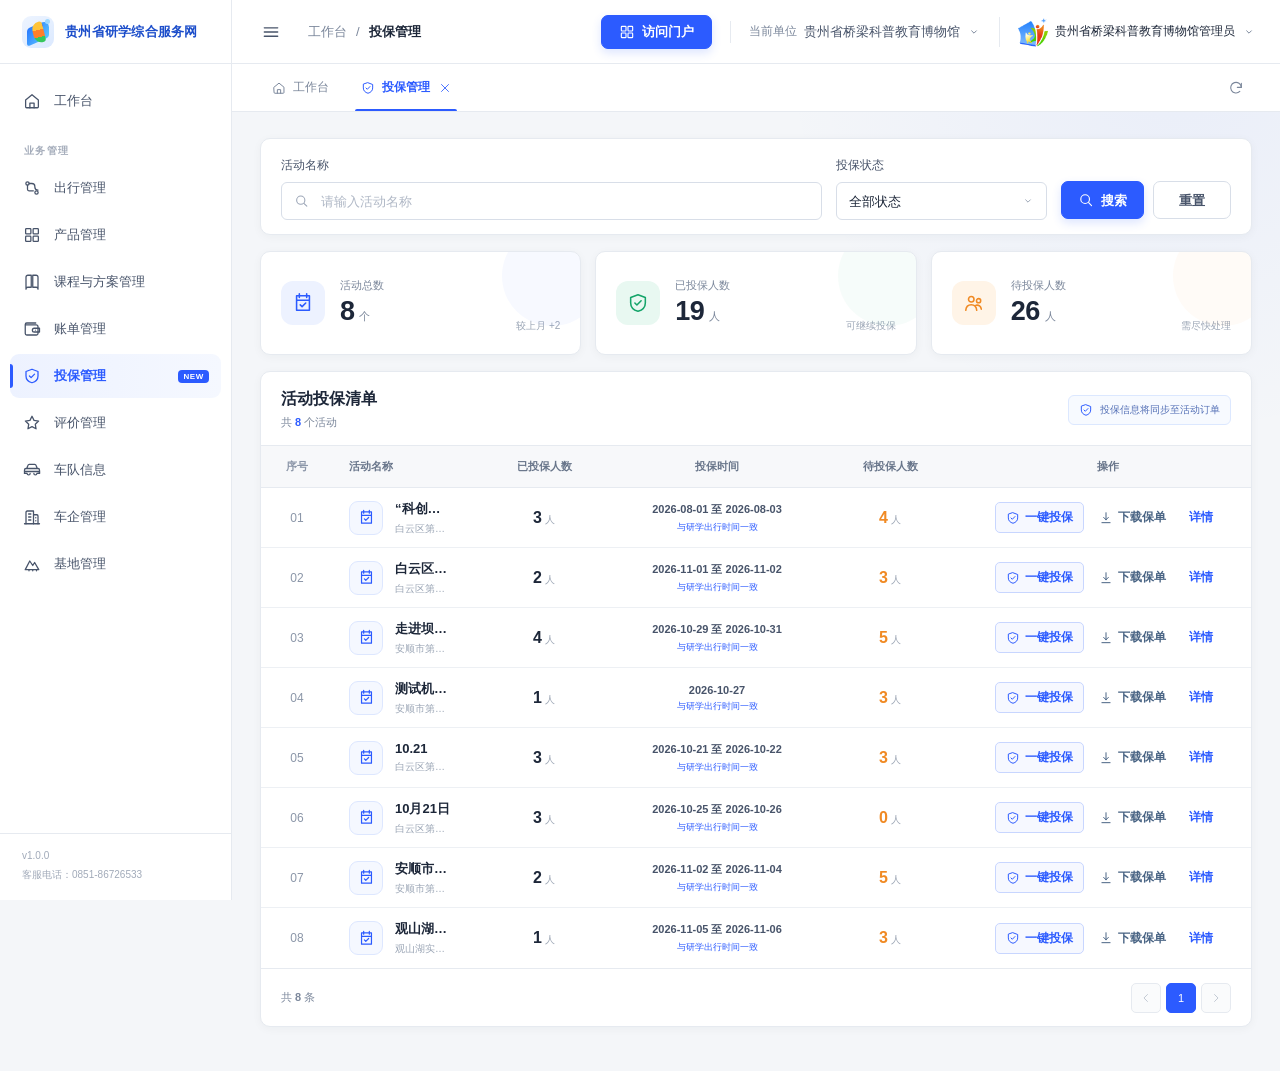
==== commit fed68290: "Add insurance timing and participation controls" ====
--- a/insurance-management/index.html
+++ b/insurance-management/index.html
@@ -9,7 +9,7 @@
     />
     <title>投保管理｜贵州省研学综合服务网</title>
     <link rel="icon" type="image/png" href="../assets/logo-title.png" />
-    <link rel="stylesheet" href="./styles.css?v=20261028-download" />
+    <link rel="stylesheet" href="./styles.css?v=20261030-insurance-time" />
   </head>
   <body>
     <svg class="svg-sprite" aria-hidden="true">
@@ -293,12 +293,13 @@
             </div>
 
             <div class="table-wrap">
-              <table class="data-table">
+              <table class="data-table activity-table">
                 <thead>
                   <tr>
                     <th class="col-index">序号</th>
                     <th>活动名称</th>
                     <th class="col-number">已投保人数</th>
+                    <th class="col-date">投保时间</th>
                     <th class="col-number">待投保人数</th>
                     <th class="col-action">操作</th>
                   </tr>
@@ -415,6 +416,7 @@
                       <th>学生姓名</th>
                       <th>身份证号</th>
                       <th>手机号</th>
+                      <th>是否参与投保</th>
                       <th>是否投保</th>
                       <th class="col-action">操作</th>
                     </tr>
@@ -483,7 +485,34 @@
                 <dt>投保对象</dt>
                 <dd id="paymentTarget">活动学生</dd>
               </div>
+              <div>
+                <dt>投保方式</dt>
+                <dd id="paymentCoverageMode">单人投保</dd>
+              </div>
+              <div>
+                <dt>投保套餐</dt>
+                <dd id="paymentPlan">标准安心险</dd>
+              </div>
+              <div>
+                <dt>套餐说明</dt>
+                <dd class="payment-plan-description" id="paymentPlanDescription"></dd>
+              </div>
+              <div>
+                <dt>保障天数</dt>
+                <dd id="paymentCoverageDays">0 天</dd>
+              </div>
+              <div>
+                <dt>投保起止时间</dt>
+                <dd id="paymentInsurancePeriod">-</dd>
+              </div>
+              <div>
+                <dt>研学出行时间</dt>
+                <dd id="paymentTripPeriod">-</dd>
+              </div>
             </dl>
+            <p class="payment-sync-note">
+              投保周期与研学出行时间一致，保障自出行首日零时起生效。
+            </p>
             <p class="payment-hint">请使用微信或支付宝扫码支付，完成后点击“已支付”。</p>
           </div>
         </div>
@@ -511,6 +540,6 @@
 
     <div class="toast-region" id="toastRegion" aria-live="polite" aria-atomic="true"></div>
 
-    <script src="./app.js?v=20261028-download"></script>
+    <script src="./app.js?v=20261030-insurance-time"></script>
   </body>
 </html>
--- a/insurance-management/styles.css
+++ b/insurance-management/styles.css
@@ -1037,6 +1037,11 @@
   text-align: center;
 }
 
+.data-table .col-date {
+  width: 196px;
+  text-align: center;
+}
+
 .data-table .col-action {
   width: 286px;
   text-align: center;
@@ -1044,6 +1049,7 @@
 
 .data-table th.col-index,
 .data-table th.col-number,
+.data-table th.col-date,
 .data-table th.col-action {
   text-align: center;
 }
@@ -1116,6 +1122,24 @@
 
 .count-cell.is-pending strong {
   color: var(--warning);
+}
+
+.insurance-period {
+  display: inline-grid;
+  gap: 4px;
+  justify-items: center;
+}
+
+.insurance-period strong {
+  color: var(--ink-2);
+  font-size: 11px;
+  font-weight: 650;
+  white-space: nowrap;
+}
+
+.insurance-period small {
+  color: var(--primary);
+  font-size: 9px;
 }
 
 .row-actions {
@@ -1440,19 +1464,143 @@
 }
 
 .student-table {
-  min-width: 920px;
+  min-width: 1080px;
 }
 
 .student-table .col-index {
   width: 64px;
 }
 
+.student-table .student-name {
+  width: 122px;
+}
+
+.student-table .student-id {
+  width: 188px;
+}
+
+.student-table .student-phone {
+  width: 128px;
+}
+
+.student-table .student-participation {
+  width: 132px;
+  text-align: center;
+}
+
+.student-table .student-insurance {
+  width: 110px;
+  text-align: center;
+}
+
 .student-table .col-action {
   width: 260px;
 }
 
 .student-table td {
   height: 56px;
+}
+
+.insurance-status {
+  display: inline-flex;
+  align-items: center;
+  gap: 6px;
+}
+
+.insurance-status small {
+  padding: 3px 6px;
+  border-radius: 5px;
+  color: #607592;
+  background: #eef3fa;
+  font-size: 9px;
+  font-weight: 600;
+  white-space: nowrap;
+}
+
+.participation-switch {
+  display: inline-flex;
+  align-items: center;
+  gap: 7px;
+  cursor: pointer;
+  user-select: none;
+}
+
+.participation-switch input {
+  position: absolute;
+  width: 1px;
+  height: 1px;
+  opacity: 0;
+  pointer-events: none;
+}
+
+.participation-switch__track {
+  position: relative;
+  width: 32px;
+  height: 18px;
+  flex: 0 0 32px;
+  border-radius: 999px;
+  background: #c9d1de;
+  box-shadow: inset 0 0 0 1px rgba(56, 72, 96, 0.08);
+  transition:
+    background-color 160ms ease,
+    box-shadow 160ms ease;
+}
+
+.participation-switch__track::after {
+  position: absolute;
+  top: 2px;
+  left: 2px;
+  width: 14px;
+  height: 14px;
+  border-radius: 50%;
+  background: #fff;
+  box-shadow: 0 1px 4px rgba(26, 42, 68, 0.2);
+  content: "";
+  transition: transform 160ms ease;
+}
+
+.participation-switch input:checked + .participation-switch__track {
+  background: var(--primary);
+  box-shadow: inset 0 0 0 1px rgba(34, 76, 220, 0.16);
+}
+
+.participation-switch input:checked + .participation-switch__track::after {
+  transform: translateX(14px);
+}
+
+.participation-switch input:focus-visible + .participation-switch__track {
+  outline: 2px solid rgba(44, 91, 255, 0.25);
+  outline-offset: 2px;
+}
+
+.participation-switch__labels {
+  display: inline-grid;
+  min-width: 36px;
+  color: #8a96a8;
+  font-size: 10px;
+  text-align: left;
+}
+
+.participation-switch__on,
+.participation-switch__off {
+  grid-area: 1 / 1;
+}
+
+.participation-switch__on {
+  color: var(--primary);
+  opacity: 0;
+}
+
+.participation-switch__off {
+  opacity: 1;
+}
+
+.participation-switch input:checked ~ .participation-switch__labels .participation-switch__on {
+  opacity: 1;
+}
+
+.participation-switch input:checked ~ .participation-switch__labels .participation-switch__off {
+  opacity: 0;
 }
 
 .id-number {
@@ -1694,6 +1842,26 @@
   color: var(--ink);
 }
 
+.payment-details .payment-plan-description {
+  max-width: 250px;
+  padding: 8px 0;
+  overflow: visible;
+  line-height: 1.65;
+  text-overflow: clip;
+  white-space: normal;
+}
+
+.payment-sync-note {
+  margin: 12px 0 0;
+  padding: 9px 11px;
+  border: 1px solid #dce6ff;
+  border-radius: 7px;
+  color: #47618e;
+  background: #f3f7ff;
+  font-size: 10px;
+  line-height: 1.55;
+}
+
 .payment-hint {
   margin: 13px 0 0;
   color: #98a3b3;
@@ -2102,7 +2270,8 @@
     padding-right: 26px;
   }
 
-  .data-table td.col-number {
+  .data-table td.col-number,
+  .data-table td.col-date {
     display: grid;
     width: auto;
     justify-items: start;
@@ -2113,17 +2282,20 @@
     text-align: left;
   }
 
-  .data-table td.col-number::before {
+  .data-table td.col-number::before,
+  .data-table td.col-date::before {
     color: #909bab;
+    content: attr(data-label);
     font-size: 9px;
   }
 
-  .data-table td.col-number:nth-child(3)::before {
-    content: "已投保人数";
-  }
-
-  .data-table td.col-number:nth-child(4)::before {
-    content: "待投保人数";
+  .activity-table td.col-date {
+    align-content: center;
+  }
+
+  .activity-table .insurance-period {
+    justify-items: start;
+    text-align: left;
   }
 
   .data-table td.col-action {
@@ -2252,31 +2424,33 @@
     gap: 8px;
   }
 
-  .student-table td:nth-child(2) {
+  .student-table .student-name {
     grid-column: 1;
   }
 
-  .student-table td:nth-child(3)::before {
+  .student-table .student-id::before,
+  .student-table .student-phone::before,
+  .student-table .student-participation::before,
+  .student-table .student-insurance::before {
     display: block;
     margin-bottom: 3px;
     color: #909bab;
-    content: "身份证号";
+    content: attr(data-label);
     font-size: 9px;
   }
 
-  .student-table td:nth-child(4) {
+  .student-table .student-phone {
     padding-top: 3px;
   }
 
-  .student-table td:nth-child(4)::before {
-    display: block;
-    margin-bottom: 3px;
-    color: #909bab;
-    content: "手机号";
-    font-size: 9px;
-  }
-
-  .student-table td:nth-child(5) {
+  .student-table .student-participation,
+  .student-table .student-insurance {
+    justify-items: start;
+    text-align: left;
+  }
+
+  .student-table .student-participation::before,
+  .student-table .student-insurance::before {
     justify-self: start;
   }
 
